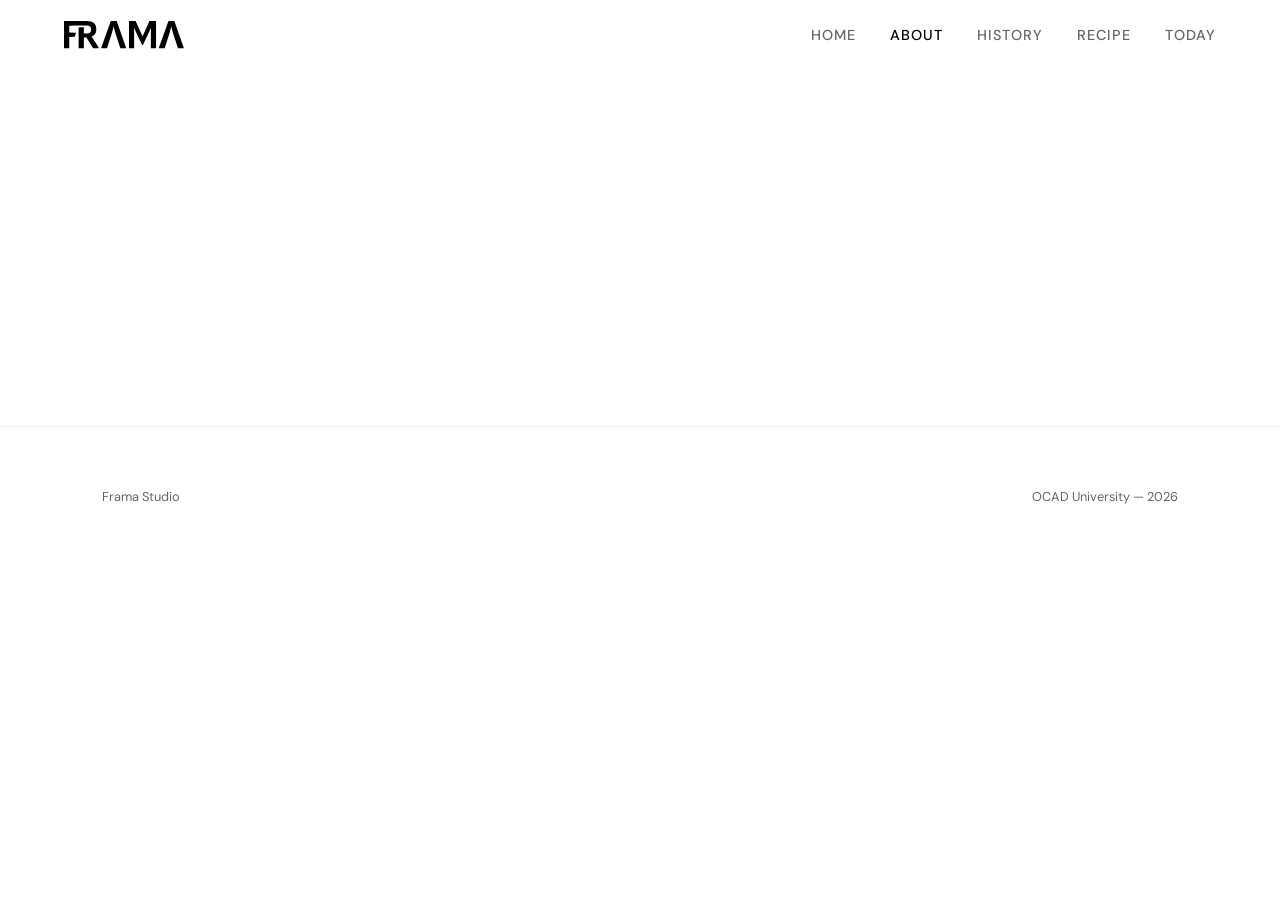
==== about.html @ 12260527 "Rename About.html to about.html" ====
<!DOCTYPE html>
<html lang="en">
<head>
    <meta charset="UTF-8">
    <meta name="viewport" content="width=device-width, initial-scale=1.0">
    <title>Frama Studio — What is Branding?</title>
    <link rel="stylesheet" href="style.css">
    <link href="https://fonts.googleapis.com/css2?family=DM+Sans:wght@400;500;700&family=Playfair+Display:wght@700;900&display=swap" rel="stylesheet">
</head>
<body>

    <header class="site-header">
        <a href="index.html" class="logo">
            <svg xmlns="http://www.w3.org/2000/svg" viewBox="131 770 1800 450">
                <g>
                    <path fill="#000" d="M429.07,852.6h39.75c48.39,0,69.71,17.86,69.71,59.92,0,38.6-19.59,58.19-68.56,58.19h-40.9v-90.34c-26.29,1.22-52.61,1.63-78.93,1.72v311.57h78.93v-161.31h38.6l99.67,161.31h81.81l4.03-8.64-107.73-167.07c44.94-16.71,70.29-53.58,70.29-106.58,0-82.96-47.82-125.02-140.57-125.02H131v407.31h78.93v-169.38l83.07-1.62,18-63-101.07-1.05v-103.12c73.05-.96,146.1-1.92,219.15-2.88Z"/>
                    <path fill="#000" d="M947.84,1106.09l28.23,87.57h85.84l1.73-2.3-142.3-405h-88.72l-144.03,405,2.3,2.3h84.69c9.41-29.19,18.82-58.38,28.23-87.57,6.34-19.59,12.67-39.18,19.01-58.76,9.41-29.19,18.82-58.38,28.23-87.57,8.06-27.65,17.86-63.95,23.62-96.21h1.15c6.34,32.26,15.55,68.56,24.2,96.21l28.23,87.57"/>
                    <path fill="#000" d="M1105.68,1193.65v-407.31h99.67l103.12,228.14h1.15l103.12-228.14h99.09v407.31h-77.77v-180.32c0-40.33.58-82.96,1.73-123.86h-1.73c-14.4,32.26-29.38,64.52-44.36,96.79l-74.89,159.01h-12.67l-74.32-159.01c-14.98-32.26-29.96-64.52-44.36-96.79h-1.73c.58,40.9,1.15,83.53,1.15,123.86l.58,180.32h-77.78Z"/>
                    <path fill="#000" d="M1812.56,1106.09c9.63,29.12,19.03,58.31,28.23,87.57h85.84l1.73-2.3-142.3-405h-88.72l-144.03,405,2.3,2.3h84.69c9.41-29.19,18.82-58.38,28.23-87.57,6.34-19.59,12.67-39.18,19.01-58.76,9.41-29.19,18.82-58.38,28.23-87.57,8.07-27.65,17.86-63.95,23.62-96.21h1.15c6.34,32.26,15.55,68.56,24.2,96.21,9.19,29.26,18.6,58.45,28.23,87.57,7.21,21.8,11.08,33.03,19.59,58.76Z"/>
                </g>
            </svg>
        </a>
        <nav class="site-nav">
            <a href="index.html">Home</a>
            <a href="about.html" class="active">About</a>
            <a href="history.html">History</a>
            <a href="start.html">Recipe</a>
            <a href="branding.html">Today</a>
        </nav>
    </header>

    <main class="content-wrapper">
        <section class="section reveal">
            <div class="two-column-layout">
                <div class="col-left">
                    <span class="label">Foundation</span>
                    <h1>What is Branding?</h1>
                </div>
                <div class="col-right">
                    <h3>Purpose</h3>
                    <p>Brief definition of the core reason why brands exist beyond products.</p>
                    
                    <br><br>
                    
                    <h3>The Pillars</h3>
                    <p>Overview of the fundamental elements that sustain a strong brand identity system.</p>
                </div>
            </div>
        </section>
    </main>

    <footer class="site-footer">
        <div class="footer-inner">
            <span class="brand">Frama Studio</span>
            <span class="note">OCAD University — 2026</span>
        </div>
    </footer>

    <script src="script.js"></script>
</body>
</html>
---- style.css ----
/* ============================================================
   FAMRA STUDIO — Core Style System
   ============================================================ */

:root {
  --black: #000000;
  --white: #ffffff;
  --gray-light: #f5f5f5;
  --font-main: 'DM Sans', sans-serif;
  --font-display: 'Playfair Display', serif;
  --ease: cubic-bezier(0.23, 1, 0.32, 1);
}

* {
  margin: 0;
  padding: 0;
  box-sizing: border-box;
}

body {
  font-family: var(--font-main);
  background-color: var(--white);
  color: var(--black);
  line-height: 1.6;
  overflow-x: hidden;
}

/* --- GLOBAL COMPONENT: Header & Navigation --- */
.site-header {
  position: fixed;
  top: 0;
  width: 100%;
  display: flex;
  justify-content: space-between;
  align-items: center;
  padding: 20px 5%;
  background: rgba(255, 255, 255, 0.95);
  backdrop-filter: blur(10px);
  z-index: 1000;
}

/* FAMRA Studio SVG Control */
.logo svg {
  height: 30px; 
  width: auto;
  display: block;
}

.site-nav a {
  text-decoration: none;
  color: var(--black);
  margin-left: 30px;
  font-size: 0.9rem;
  font-weight: 500;
  text-transform: uppercase;
  letter-spacing: 1px;
  opacity: 0.6;
  transition: opacity 0.3s var(--ease);
}

.site-nav a.active { opacity: 1; }

/* --- COMPONENT: Hero Section --- */
.hero {
  position: relative;
  height: 90vh;
  display: flex;
  align-items: center;
  padding: 0 8%;
  background: var(--black);
  overflow: hidden;
}

/* Hero Visual Background */
.hero-bg {
  position: absolute;
  inset: 0;
  background-image: url('https://images.unsplash.com/photo-1497366216548-37526070297c?auto=format&fit=crop&q=80&w=2000'); 
  background-size: cover;
  background-position: center;
  opacity: 0.4;
  z-index: 1;
  filter: grayscale(100%);
}

.hero-content {
  position: relative;
  z-index: 2;
  max-width: 1000px;
  color: var(--white);
}

/* Typography Hierarchy: Hero */
.hero-content h1 {
  font-family: var(--font-display);
  font-size: clamp(3rem, 8vw, 5.5rem); 
  line-height: 1.05;
  margin: 20px 0;
  font-weight: 900;
}

/* --- COMPONENT: Content Teaser (Grid) --- */
.section {
  padding: 100px 8%;
  background: var(--white);
}

.grid-teasers {
  display: grid;
  grid-template-columns: repeat(auto-fit, minmax(300px, 1fr));
  gap: 40px;
}

.teaser {
  text-decoration: none;
  color: var(--black);
  padding: 40px;
  border: 1px solid #eee;
  transition: all 0.4s var(--ease);
  display: flex;
  flex-direction: column;
}

.teaser:hover {
  background: var(--black);
  color: var(--white);
}

/* --- ANIMATION SYSTEM: Scroll Reveal --- */
.reveal {
  opacity: 0;
  transform: translateY(30px);
  transition: all 0.8s var(--ease);
}

.reveal.visible {
  opacity: 1;
  transform: translateY(0);
}

/* --- GLOBAL COMPONENT: Footer --- */
.site-footer {
  padding: 60px 8%;
  border-top: 1px solid #eee;
  font-size: 0.8rem;
}

.footer-inner {
  display: flex;
  justify-content: space-between;
  opacity: 0.6;
}
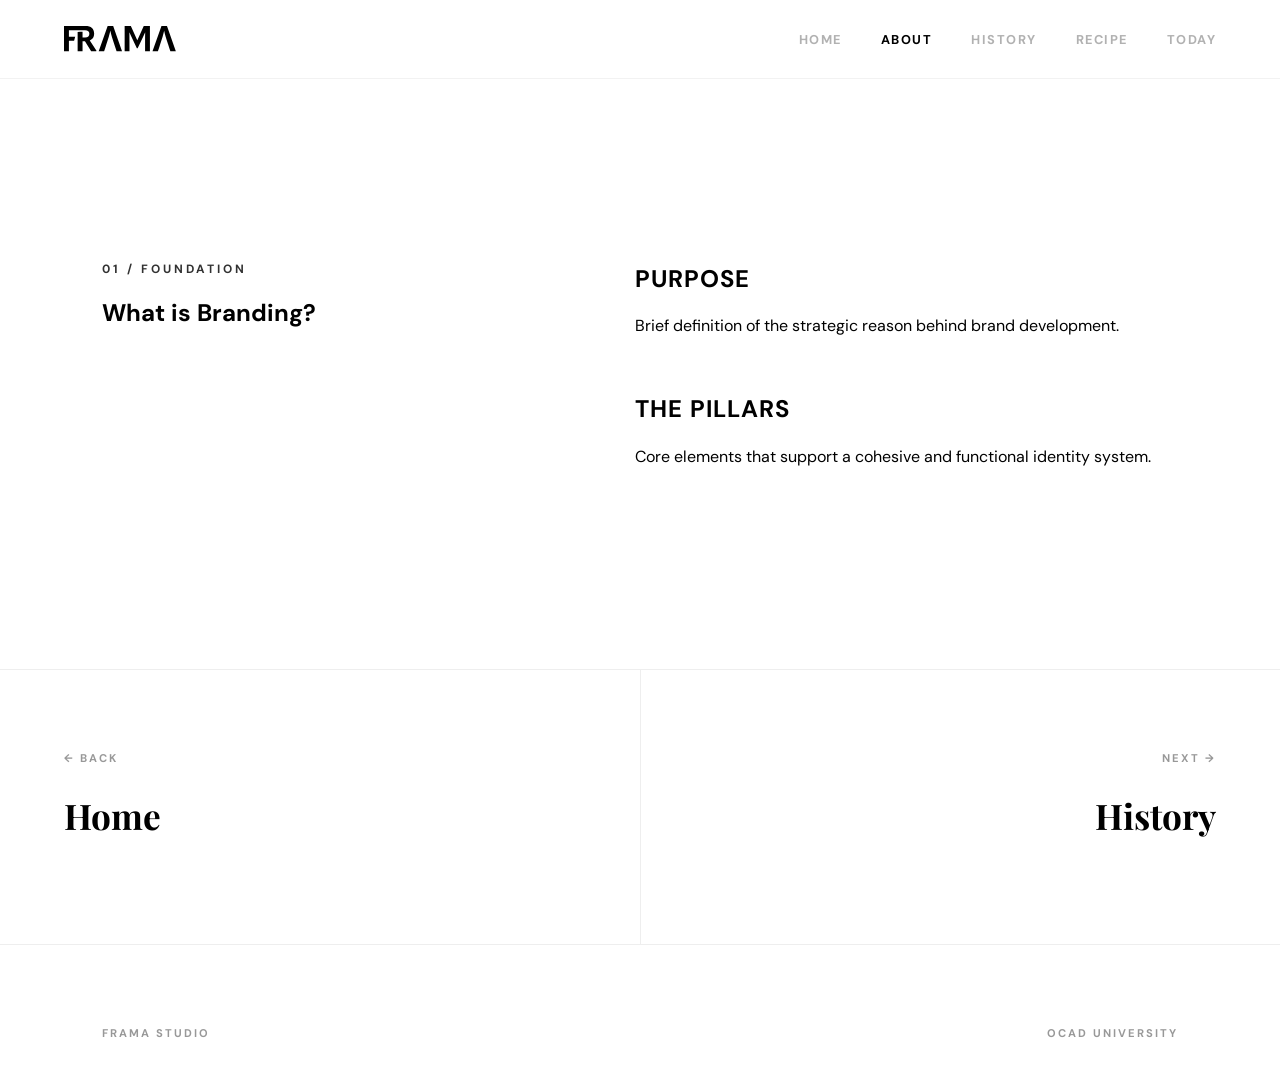
==== commit ccc375d2: "Fix case sensitivity for GitHub Pages" ====
--- a/about.html
+++ b/about.html
@@ -3,7 +3,7 @@
 <head>
     <meta charset="UTF-8">
     <meta name="viewport" content="width=device-width, initial-scale=1.0">
-    <title>Frama Studio — What is Branding?</title>
+    <title>Frama Studio — Foundation</title>
     <link rel="stylesheet" href="style.css">
     <link href="https://fonts.googleapis.com/css2?family=DM+Sans:wght@400;500;700&family=Playfair+Display:wght@700;900&display=swap" rel="stylesheet">
 </head>
@@ -24,8 +24,8 @@
             <a href="index.html">Home</a>
             <a href="about.html" class="active">About</a>
             <a href="history.html">History</a>
-            <a href="start.html">Recipe</a>
-            <a href="branding.html">Today</a>
+            <a href="recipe.html">Recipe</a>
+            <a href="today.html">Today</a>
         </nav>
     </header>
 
@@ -33,29 +33,38 @@
         <section class="section reveal">
             <div class="two-column-layout">
                 <div class="col-left">
-                    <span class="label">Foundation</span>
+                    <span class="label">01 / Foundation</span>
                     <h1>What is Branding?</h1>
                 </div>
                 <div class="col-right">
                     <h3>Purpose</h3>
-                    <p>Brief definition of the core reason why brands exist beyond products.</p>
-                    
+                    <p>Brief definition of the strategic reason behind brand development.</p>
                     <br><br>
-                    
                     <h3>The Pillars</h3>
-                    <p>Overview of the fundamental elements that sustain a strong brand identity system.</p>
+                    <p>Core elements that support a cohesive and functional identity system.</p>
                 </div>
             </div>
+        </section>
+
+        <section class="next-navigation reveal">
+            <a href="index.html" class="teaser next-box">
+                <span class="num">← Back</span>
+                <h3>Home</h3>
+            </a>
+            <a href="history.html" class="teaser next-box right">
+                <span class="num">Next →</span>
+                <h3>History</h3>
+            </a>
         </section>
     </main>
 
     <footer class="site-footer">
         <div class="footer-inner">
-            <span class="brand">Frama Studio</span>
-            <span class="note">OCAD University — 2026</span>
+            <span>Frama Studio</span>
+            <span>OCAD University</span>
         </div>
     </footer>
 
     <script src="script.js"></script>
 </body>
-</html>
+</html>
--- a/style.css
+++ b/style.css
@@ -1,16 +1,17 @@
 /* ============================================================
-   FAMRA STUDIO — Core Style System
+   FAMRA STUDIO — Master Style 
    ============================================================ */
 
 :root {
   --black: #000000;
   --white: #ffffff;
-  --gray-light: #f5f5f5;
+  --gray-border: #eeeeee;
   --font-main: 'DM Sans', sans-serif;
   --font-display: 'Playfair Display', serif;
   --ease: cubic-bezier(0.23, 1, 0.32, 1);
 }
 
+/* --- RESET & BASE --- */
 * {
   margin: 0;
   padding: 0;
@@ -25,7 +26,7 @@
   overflow-x: hidden;
 }
 
-/* --- GLOBAL COMPONENT: Header & Navigation --- */
+/* --- GLOBAL COMPONENT: Header --- */
 .site-header {
   position: fixed;
   top: 0;
@@ -33,15 +34,15 @@
   display: flex;
   justify-content: space-between;
   align-items: center;
-  padding: 20px 5%;
-  background: rgba(255, 255, 255, 0.95);
-  backdrop-filter: blur(10px);
+  padding: 25px 5%;
+  background: rgba(255, 255, 255, 0.9);
+  backdrop-filter: blur(15px);
   z-index: 1000;
-}
-
-/* FAMRA Studio SVG Control */
+  border-bottom: 1px solid rgba(0,0,0,0.05);
+}
+
 .logo svg {
-  height: 30px; 
+  height: 28px;
   width: auto;
   display: block;
 }
@@ -49,16 +50,29 @@
 .site-nav a {
   text-decoration: none;
   color: var(--black);
-  margin-left: 30px;
-  font-size: 0.9rem;
-  font-weight: 500;
-  text-transform: uppercase;
-  letter-spacing: 1px;
-  opacity: 0.6;
-  transition: opacity 0.3s var(--ease);
-}
-
-.site-nav a.active { opacity: 1; }
+  margin-left: 35px;
+  font-size: 0.8rem;
+  font-weight: 700;
+  text-transform: uppercase;
+  letter-spacing: 1.5px;
+  opacity: 0.3;
+  transition: opacity 0.4s var(--ease);
+}
+
+.site-nav a:hover, 
+.site-nav a.active { 
+  opacity: 1; 
+}
+
+/* --- LAYOUT: Spacing System --- */
+.content-wrapper {
+  padding-top: 160px; /* Ajuste para evitar que el texto se monte en el header */
+  min-height: 85vh;
+}
+
+.section {
+  padding: 100px 8%;
+}
 
 /* --- COMPONENT: Hero Section --- */
 .hero {
@@ -71,66 +85,130 @@
   overflow: hidden;
 }
 
-/* Hero Visual Background */
 .hero-bg {
   position: absolute;
   inset: 0;
-  background-image: url('https://images.unsplash.com/photo-1497366216548-37526070297c?auto=format&fit=crop&q=80&w=2000'); 
+  background-image: url('https://images.unsplash.com/photo-1497366216548-37526070297c?auto=format&fit=crop&q=80&w=2000');
   background-size: cover;
   background-position: center;
-  opacity: 0.4;
-  z-index: 1;
+  opacity: 0.35;
   filter: grayscale(100%);
 }
 
 .hero-content {
   position: relative;
   z-index: 2;
+  color: var(--white);
   max-width: 1000px;
-  color: var(--white);
-}
-
-/* Typography Hierarchy: Hero */
+}
+
 .hero-content h1 {
   font-family: var(--font-display);
-  font-size: clamp(3rem, 8vw, 5.5rem); 
-  line-height: 1.05;
+  font-size: clamp(3.5rem, 9vw, 6rem);
+  line-height: 1;
+  font-weight: 900;
   margin: 20px 0;
-  font-weight: 900;
-}
-
-/* --- COMPONENT: Content Teaser (Grid) --- */
-.section {
-  padding: 100px 8%;
-  background: var(--white);
-}
-
+}
+
+.label {
+  display: block;
+  font-size: 0.75rem;
+  font-weight: 700;
+  text-transform: uppercase;
+  letter-spacing: 3px;
+  margin-bottom: 15px;
+  opacity: 0.8;
+}
+
+/* --- COMPONENT: Interactive Boxes (Teasers & Nav) --- */
 .grid-teasers {
   display: grid;
-  grid-template-columns: repeat(auto-fit, minmax(300px, 1fr));
+  grid-template-columns: repeat(auto-fit, minmax(350px, 1fr));
   gap: 40px;
 }
 
 .teaser {
   text-decoration: none;
   color: var(--black);
-  padding: 40px;
-  border: 1px solid #eee;
-  transition: all 0.4s var(--ease);
+  padding: 60px 50px;
+  border: 1px solid var(--gray-border);
   display: flex;
   flex-direction: column;
-}
-
+  transition: all 0.6s var(--ease);
+}
+
+/* Efecto Frama: Negro al tocar */
 .teaser:hover {
   background: var(--black);
   color: var(--white);
+  border-color: var(--black);
+  transform: translateY(-8px);
+}
+
+.teaser h3 {
+  font-family: var(--font-display);
+  font-size: 2.2rem;
+  margin: 20px 0;
+}
+
+.num {
+  font-size: 0.7rem;
+  font-weight: 700;
+  letter-spacing: 2px;
+  text-transform: uppercase;
+  opacity: 0.4;
+}
+
+/* --- COMPONENT: Internal Page Navigation (Split System) --- */
+.next-navigation {
+  display: grid;
+  grid-template-columns: 1fr 1fr;
+  margin-top: 100px;
+  border-top: 1px solid var(--gray-border);
+}
+
+.next-box {
+  padding: 80px 10%;
+  border: none;
+}
+
+.next-box.right {
+  text-align: right;
+  border-left: 1px solid var(--gray-border);
+}
+
+/* --- TYPOGRAPHY: Content Pages --- */
+.two-column-layout {
+  display: grid;
+  grid-template-columns: 1fr 1.2fr;
+  gap: 80px;
+  align-items: start;
+}
+
+.col-right h3 {
+  font-size: 1.5rem;
+  text-transform: uppercase;
+  letter-spacing: 1px;
+  margin-bottom: 15px;
+}
+
+/* --- COMPONENT: Instructional Steps (Recipe) --- */
+.steps-container {
+  display: flex;
+  flex-direction: column;
+  gap: 50px;
+}
+
+.step-item {
+  padding-bottom: 40px;
+  border-bottom: 1px solid var(--gray-border);
 }
 
 /* --- ANIMATION SYSTEM: Scroll Reveal --- */
 .reveal {
   opacity: 0;
-  transform: translateY(30px);
-  transition: all 0.8s var(--ease);
+  transform: translateY(40px);
+  transition: all 1s var(--ease);
 }
 
 .reveal.visible {
@@ -140,13 +218,16 @@
 
 /* --- GLOBAL COMPONENT: Footer --- */
 .site-footer {
-  padding: 60px 8%;
-  border-top: 1px solid #eee;
-  font-size: 0.8rem;
+  padding: 80px 8% 40px;
+  border-top: 1px solid var(--gray-border);
 }
 
 .footer-inner {
   display: flex;
   justify-content: space-between;
-  opacity: 0.6;
+  font-size: 0.7rem;
+  font-weight: 700;
+  text-transform: uppercase;
+  letter-spacing: 2px;
+  opacity: 0.4;
 }
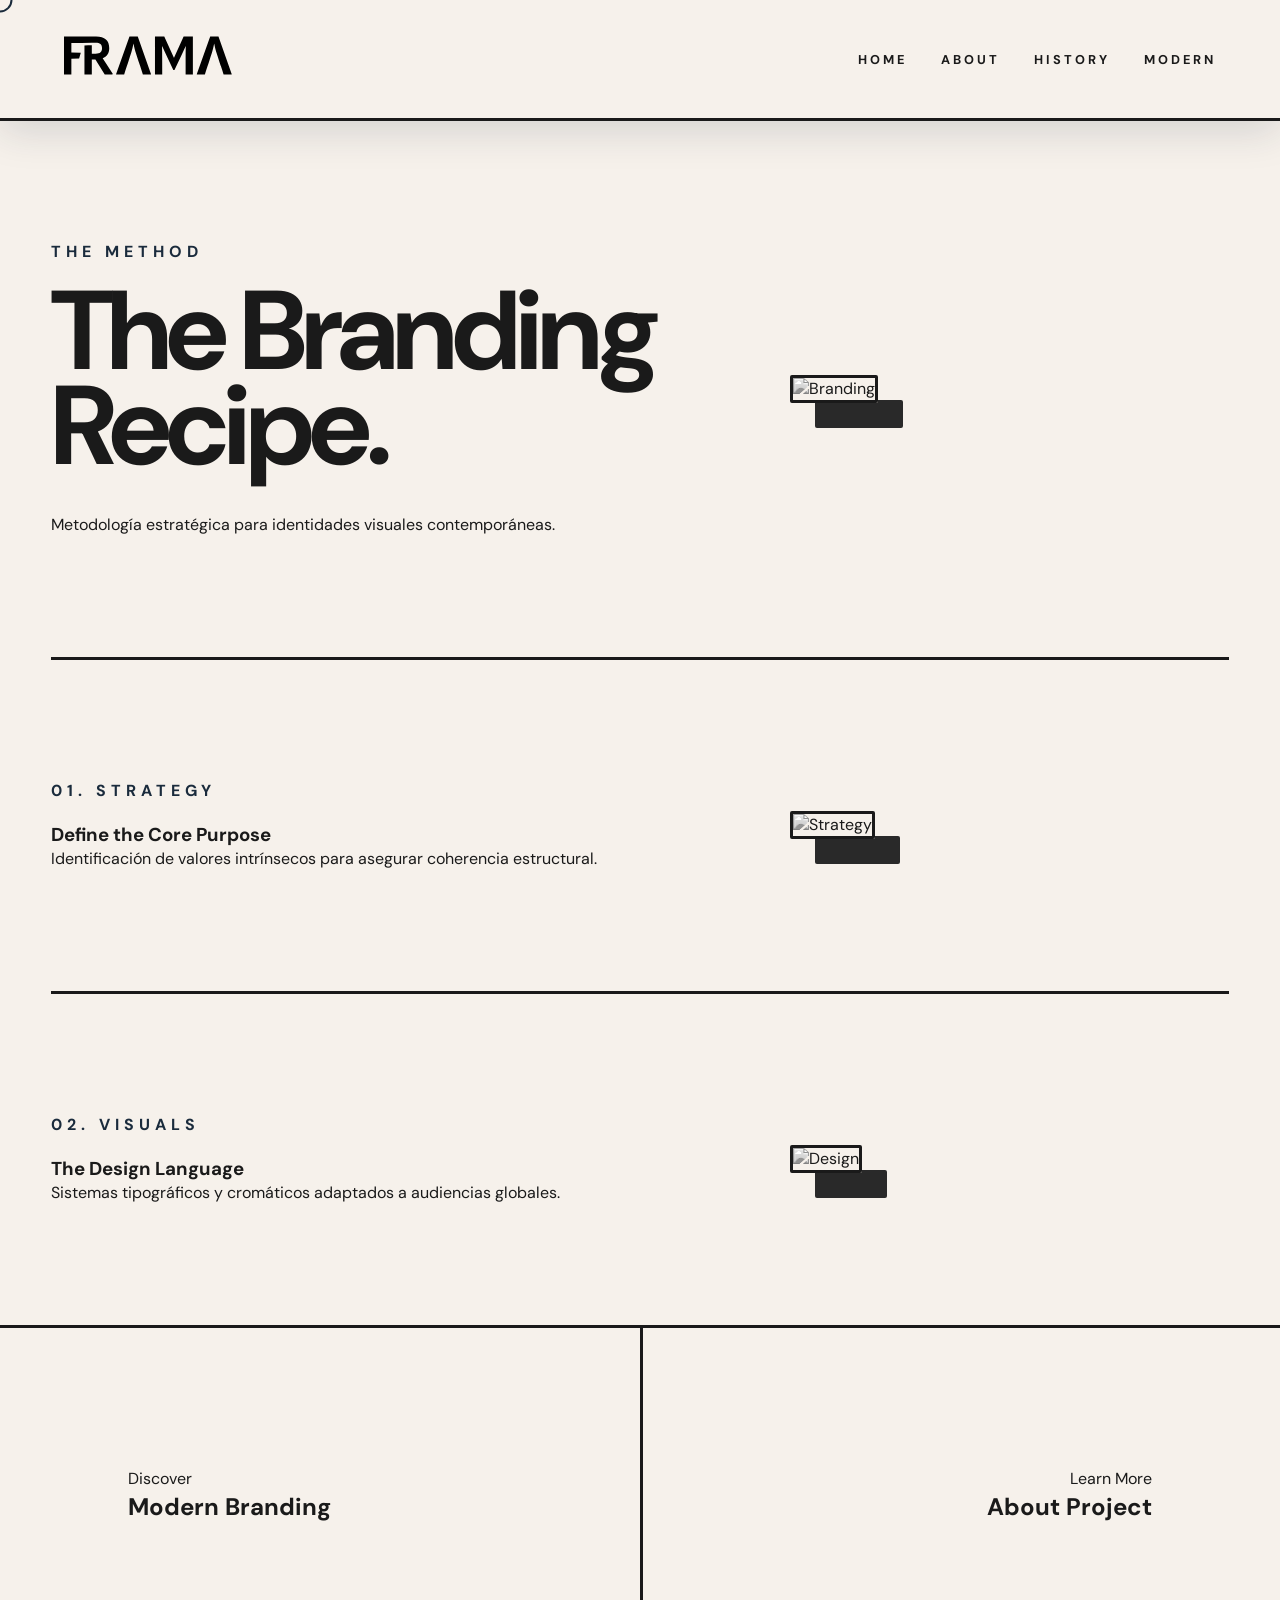
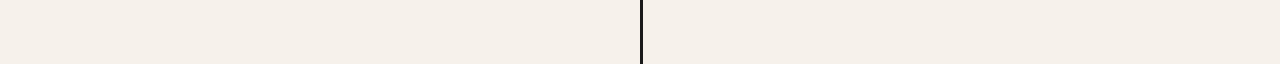
==== commit 6fcebb3b: "Update: Final MVP with Sand and Obsidian design" ====
--- a/about.html
+++ b/about.html
@@ -3,66 +3,81 @@
 <head>
     <meta charset="UTF-8">
     <meta name="viewport" content="width=device-width, initial-scale=1.0">
-    <title>Frama Studio — Foundation</title>
+    <title>FAMRA | Branding Resource</title>
+    <link href="https://fonts.googleapis.com/css2?family=DM+Sans:wght@400;500;700&display=swap" rel="stylesheet">
     <link rel="stylesheet" href="style.css">
-    <link href="https://fonts.googleapis.com/css2?family=DM+Sans:wght@400;500;700&family=Playfair+Display:wght@700;900&display=swap" rel="stylesheet">
 </head>
 <body>
 
+    <div id="custom-cursor"></div>
+
     <header class="site-header">
-        <a href="index.html" class="logo">
+        <a href="index.html" class="logo-link">
             <svg xmlns="http://www.w3.org/2000/svg" viewBox="131 770 1800 450">
                 <g>
-                    <path fill="#000" d="M429.07,852.6h39.75c48.39,0,69.71,17.86,69.71,59.92,0,38.6-19.59,58.19-68.56,58.19h-40.9v-90.34c-26.29,1.22-52.61,1.63-78.93,1.72v311.57h78.93v-161.31h38.6l99.67,161.31h81.81l4.03-8.64-107.73-167.07c44.94-16.71,70.29-53.58,70.29-106.58,0-82.96-47.82-125.02-140.57-125.02H131v407.31h78.93v-169.38l83.07-1.62,18-63-101.07-1.05v-103.12c73.05-.96,146.1-1.92,219.15-2.88Z"/>
-                    <path fill="#000" d="M947.84,1106.09l28.23,87.57h85.84l1.73-2.3-142.3-405h-88.72l-144.03,405,2.3,2.3h84.69c9.41-29.19,18.82-58.38,28.23-87.57,6.34-19.59,12.67-39.18,19.01-58.76,9.41-29.19,18.82-58.38,28.23-87.57,8.06-27.65,17.86-63.95,23.62-96.21h1.15c6.34,32.26,15.55,68.56,24.2,96.21l28.23,87.57"/>
-                    <path fill="#000" d="M1105.68,1193.65v-407.31h99.67l103.12,228.14h1.15l103.12-228.14h99.09v407.31h-77.77v-180.32c0-40.33.58-82.96,1.73-123.86h-1.73c-14.4,32.26-29.38,64.52-44.36,96.79l-74.89,159.01h-12.67l-74.32-159.01c-14.98-32.26-29.96-64.52-44.36-96.79h-1.73c.58,40.9,1.15,83.53,1.15,123.86l.58,180.32h-77.78Z"/>
-                    <path fill="#000" d="M1812.56,1106.09c9.63,29.12,19.03,58.31,28.23,87.57h85.84l1.73-2.3-142.3-405h-88.72l-144.03,405,2.3,2.3h84.69c9.41-29.19,18.82-58.38,28.23-87.57,6.34-19.59,12.67-39.18,19.01-58.76,9.41-29.19,18.82-58.38,28.23-87.57,8.07-27.65,17.86-63.95,23.62-96.21h1.15c6.34,32.26,15.55,68.56,24.2,96.21,9.19,29.26,18.6,58.45,28.23,87.57,7.21,21.8,11.08,33.03,19.59,58.76Z"/>
+                  <path fill="#000" d="M429.07,852.6h39.75c48.39,0,69.71,17.86,69.71,59.92,0,38.6-19.59,58.19-68.56,58.19h-40.9v-90.34c-26.29,1.22-52.61,1.63-78.93,1.72v311.57h78.93v-161.31h38.6l99.67,161.31h81.81l4.03-8.64-107.73-167.07c44.94-16.71,70.29-53.58,70.29-106.58,0-82.96-47.82-125.02-140.57-125.02H131v407.31h78.93v-169.38l83.07-1.62,18-63-101.07-1.05v-103.12c73.05-.96,146.1-1.92,219.15-2.88Z"/>
+                  <path fill="#000" d="M947.84,1106.09l28.23,87.57h85.84l1.73-2.3-142.3-405h-88.72l-144.03,405,2.3,2.3h84.69c9.41-29.19,18.82-58.38,28.23-87.57,6.34-19.59,12.67-39.18,19.01-58.76,9.41-29.19,18.82-58.38,28.23-87.57,8.06-27.65,17.86-63.95,23.62-96.21h1.15c6.34,32.26,15.55,68.56,24.2,96.21l28.23,87.57"/>
+                  <path fill="#000" d="M1105.68,1193.65v-407.31h99.67l103.12,228.14h1.15l103.12-228.14h99.09v407.31h-77.77v-180.32c0-40.33.58-82.96,1.73-123.86h-1.73c-14.4,32.26-29.38,64.52-44.36,96.79l-74.89,159.01h-12.67l-74.32-159.01c-14.98-32.26-29.96-64.52-44.36-96.79h-1.73c.58,40.9,1.15,83.53,1.15,123.86l.58,180.32h-77.78Z"/>
+                  <path fill="#000" d="M1812.56,1106.09c9.63,29.12,19.03,58.31,28.23,87.57h85.84l1.73-2.3-142.3-405h-88.72l-144.03,405,2.3,2.3h84.69c9.41-29.19,18.82-58.38,28.23-87.57,6.34-19.59,12.67-39.18,19.01-58.76,9.41-29.19,18.82-58.38,28.23-87.57,8.07-27.65,17.86-63.95,23.62-96.21h1.15c6.34,32.26,15.55,68.56,24.2,96.21,9.19,29.26,18.6,58.45,28.23,87.57,7.21,21.8,11.08,33.03,19.59,58.76Z"/>
                 </g>
             </svg>
         </a>
         <nav class="site-nav">
             <a href="index.html">Home</a>
-            <a href="about.html" class="active">About</a>
+            <a href="about.html">About</a>
             <a href="history.html">History</a>
-            <a href="recipe.html">Recipe</a>
-            <a href="today.html">Today</a>
+            <a href="today.html">Modern</a>
         </nav>
     </header>
 
-    <main class="content-wrapper">
-        <section class="section reveal">
-            <div class="two-column-layout">
-                <div class="col-left">
-                    <span class="label">01 / Foundation</span>
-                    <h1>What is Branding?</h1>
-                </div>
-                <div class="col-right">
-                    <h3>Purpose</h3>
-                    <p>Brief definition of the strategic reason behind brand development.</p>
-                    <br><br>
-                    <h3>The Pillars</h3>
-                    <p>Core elements that support a cohesive and functional identity system.</p>
-                </div>
+    <main class="container">
+        <section class="two-column-layout">
+            <div class="step-info">
+                <span class="step-number">The Method</span>
+                <h1 class="hero-title">The Branding Recipe.</h1>
+                <p>Metodología estratégica para identidades visuales contemporáneas.</p>
+            </div>
+            <div class="step-visual">
+                <img src="https://images.unsplash.com/photo-1558655146-d09347e92766?q=80&w=1000&auto=format&fit=crop" class="styled-img" alt="Branding">
             </div>
         </section>
 
-        <section class="next-navigation reveal">
-            <a href="index.html" class="teaser next-box">
-                <span class="num">← Back</span>
-                <h3>Home</h3>
-            </a>
-            <a href="history.html" class="teaser next-box right">
-                <span class="num">Next →</span>
-                <h3>History</h3>
-            </a>
+        <div class="divider"></div>
+
+        <section class="two-column-layout">
+            <div class="step-info">
+                <span class="step-number">01. Strategy</span>
+                <h3>Define the Core Purpose</h3>
+                <p>Identificación de valores intrínsecos para asegurar coherencia estructural.</p>
+            </div>
+            <div class="step-visual">
+                <img src="https://images.unsplash.com/photo-1494438639946-1ebd1d20bf85?q=80&w=800&auto=format&fit=crop" class="styled-img" alt="Strategy">
+            </div>
+        </section>
+
+        <div class="divider"></div>
+
+        <section class="two-column-layout">
+            <div class="step-info">
+                <span class="step-number">02. Visuals</span>
+                <h3>The Design Language</h3>
+                <p>Sistemas tipográficos y cromáticos adaptados a audiencias globales.</p>
+            </div>
+            <div class="step-visual">
+                <img src="https://images.unsplash.com/photo-1586717791821-3f44a563dc4c?q=80&w=800&auto=format&fit=crop" class="styled-img" alt="Design">
+            </div>
         </section>
     </main>
 
-    <footer class="site-footer">
-        <div class="footer-inner">
-            <span>Frama Studio</span>
-            <span>OCAD University</span>
-        </div>
+    <footer class="next-navigation">
+        <a href="today.html" class="next-box">
+            <span class="nav-label">Discover</span>
+            <h2>Modern Branding</h2>
+        </a>
+        <a href="about.html" class="next-box right">
+            <span class="nav-label">Learn More</span>
+            <h2>About Project</h2>
+        </a>
     </footer>
 
     <script src="script.js"></script>
--- a/style.css
+++ b/style.css
@@ -1,233 +1,144 @@
-/* ============================================================
-   FAMRA STUDIO — Master Style 
-   ============================================================ */
-
+/* --- CORE TOKENS --- */
 :root {
-  --black: #000000;
-  --white: #ffffff;
-  --gray-border: #eeeeee;
-  --font-main: 'DM Sans', sans-serif;
-  --font-display: 'Playfair Display', serif;
-  --ease: cubic-bezier(0.23, 1, 0.32, 1);
+    --black: #1a1a1a;
+    --white: #f6f1eb;
+    --accent: #1a2b3c;
+    --shadow-color: rgba(26, 43, 60, 0.15);
+    --font-main: 'DM Sans', sans-serif;
+    --transition: all 0.5s cubic-bezier(0.16, 1, 0.3, 1);
 }
 
-/* --- RESET & BASE --- */
-* {
-  margin: 0;
-  padding: 0;
-  box-sizing: border-box;
+* { box-sizing: border-box; margin: 0; padding: 0; }
+
+/* --- CURSOR OVERRIDE --- */
+@media (min-width: 900px) {
+    body, a, button { cursor: none !important; }
 }
 
 body {
-  font-family: var(--font-main);
-  background-color: var(--white);
-  color: var(--black);
-  line-height: 1.6;
-  overflow-x: hidden;
+    font-family: var(--font-main);
+    background-color: var(--white);
+    color: var(--black);
+    line-height: 1.4;
+    overflow-x: hidden;
+    background-image: url("https://www.transparenttextures.com/patterns/p6-dark.png");
 }
 
-/* --- GLOBAL COMPONENT: Header --- */
+.container { width: 92%; max-width: 1400px; margin: 0 auto; }
+
+/* --- NAVIGATION --- */
 .site-header {
-  position: fixed;
-  top: 0;
-  width: 100%;
-  display: flex;
-  justify-content: space-between;
-  align-items: center;
-  padding: 25px 5%;
-  background: rgba(255, 255, 255, 0.9);
-  backdrop-filter: blur(15px);
-  z-index: 1000;
-  border-bottom: 1px solid rgba(0,0,0,0.05);
+    padding: 35px 5%;
+    display: flex;
+    justify-content: space-between;
+    align-items: center;
+    border-bottom: 3px solid var(--black);
+    position: sticky;
+    top: 0;
+    background: var(--white);
+    z-index: 1000;
+    box-shadow: 0 10px 40px var(--shadow-color);
 }
 
-.logo svg {
-  height: 28px;
-  width: auto;
-  display: block;
+.logo-link svg { height: 42px; width: auto; }
+
+.site-nav a {
+    text-decoration: none;
+    color: var(--black);
+    margin-left: 30px;
+    font-size: 0.8rem;
+    text-transform: uppercase;
+    letter-spacing: 3px;
+    font-weight: 700;
 }
 
-.site-nav a {
-  text-decoration: none;
-  color: var(--black);
-  margin-left: 35px;
-  font-size: 0.8rem;
-  font-weight: 700;
-  text-transform: uppercase;
-  letter-spacing: 1.5px;
-  opacity: 0.3;
-  transition: opacity 0.4s var(--ease);
+/* --- TYPOGRAPHY --- */
+.hero-title {
+    font-size: clamp(3.5rem, 12vw, 7rem);
+    line-height: 0.85;
+    letter-spacing: -5px;
+    font-weight: 700;
+    margin-bottom: 40px;
 }
 
-.site-nav a:hover, 
-.site-nav a.active { 
-  opacity: 1; 
+.step-number {
+    color: var(--accent);
+    font-weight: 700;
+    letter-spacing: 5px;
+    display: block;
+    margin-bottom: 20px;
+    text-transform: uppercase;
 }
 
-/* --- LAYOUT: Spacing System --- */
-.content-wrapper {
-  padding-top: 160px; /* Ajuste para evitar que el texto se monte en el header */
-  min-height: 85vh;
+/* --- VISUAL COMPONENTS --- */
+.styled-img {
+    width: 100%;
+    height: auto;
+    border-radius: 2px;
+    box-shadow: 25px 25px 0px var(--accent);
+    transition: var(--transition);
+    filter: grayscale(100%);
+    border: 3px solid var(--black);
 }
 
-.section {
-  padding: 100px 8%;
+.styled-img:hover {
+    filter: grayscale(0%);
+    transform: translate(-10px, -10px);
+    box-shadow: 40px 40px 0px var(--black);
 }
 
-/* --- COMPONENT: Hero Section --- */
-.hero {
-  position: relative;
-  height: 90vh;
-  display: flex;
-  align-items: center;
-  padding: 0 8%;
-  background: var(--black);
-  overflow: hidden;
+.two-column-layout {
+    display: grid;
+    grid-template-columns: 1fr;
+    gap: 80px;
+    padding: 120px 0;
+    align-items: center;
 }
 
-.hero-bg {
-  position: absolute;
-  inset: 0;
-  background-image: url('https://images.unsplash.com/photo-1497366216548-37526070297c?auto=format&fit=crop&q=80&w=2000');
-  background-size: cover;
-  background-position: center;
-  opacity: 0.35;
-  filter: grayscale(100%);
+@media (min-width: 900px) {
+    .two-column-layout { grid-template-columns: 1.2fr 0.8fr; }
 }
 
-.hero-content {
-  position: relative;
-  z-index: 2;
-  color: var(--white);
-  max-width: 1000px;
+.divider { border-top: 3px solid var(--black); width: 100%; }
+
+/* --- INTERACTIVE CURSOR --- */
+#custom-cursor {
+    width: 25px;
+    height: 25px;
+    border: 2px solid var(--accent);
+    border-radius: 50%;
+    position: fixed;
+    pointer-events: none;
+    z-index: 9999;
+    transition: transform 0.1s ease-out;
+    transform: translate(-50%, -50%);
+    display: none;
 }
 
-.hero-content h1 {
-  font-family: var(--font-display);
-  font-size: clamp(3.5rem, 9vw, 6rem);
-  line-height: 1;
-  font-weight: 900;
-  margin: 20px 0;
+@media (min-width: 900px) {
+    #custom-cursor { display: block; }
 }
 
-.label {
-  display: block;
-  font-size: 0.75rem;
-  font-weight: 700;
-  text-transform: uppercase;
-  letter-spacing: 3px;
-  margin-bottom: 15px;
-  opacity: 0.8;
+#custom-cursor.expand {
+    transform: translate(-50%, -50%) scale(3);
+    background-color: rgba(26, 43, 60, 0.1);
+    border-color: var(--black);
 }
 
-/* --- COMPONENT: Interactive Boxes (Teasers & Nav) --- */
-.grid-teasers {
-  display: grid;
-  grid-template-columns: repeat(auto-fit, minmax(350px, 1fr));
-  gap: 40px;
+/* --- FOOTER --- */
+.next-navigation { display: flex; flex-direction: column; border-top: 3px solid var(--black); }
+.next-box { 
+    width: 100%; 
+    padding: 140px 10%; 
+    text-decoration: none; 
+    color: var(--black); 
+    transition: var(--transition);
+    border-bottom: 3px solid var(--black);
 }
+.next-box:hover { background: var(--accent); color: var(--white); }
 
-.teaser {
-  text-decoration: none;
-  color: var(--black);
-  padding: 60px 50px;
-  border: 1px solid var(--gray-border);
-  display: flex;
-  flex-direction: column;
-  transition: all 0.6s var(--ease);
-}
-
-/* Efecto Frama: Negro al tocar */
-.teaser:hover {
-  background: var(--black);
-  color: var(--white);
-  border-color: var(--black);
-  transform: translateY(-8px);
-}
-
-.teaser h3 {
-  font-family: var(--font-display);
-  font-size: 2.2rem;
-  margin: 20px 0;
-}
-
-.num {
-  font-size: 0.7rem;
-  font-weight: 700;
-  letter-spacing: 2px;
-  text-transform: uppercase;
-  opacity: 0.4;
-}
-
-/* --- COMPONENT: Internal Page Navigation (Split System) --- */
-.next-navigation {
-  display: grid;
-  grid-template-columns: 1fr 1fr;
-  margin-top: 100px;
-  border-top: 1px solid var(--gray-border);
-}
-
-.next-box {
-  padding: 80px 10%;
-  border: none;
-}
-
-.next-box.right {
-  text-align: right;
-  border-left: 1px solid var(--gray-border);
-}
-
-/* --- TYPOGRAPHY: Content Pages --- */
-.two-column-layout {
-  display: grid;
-  grid-template-columns: 1fr 1.2fr;
-  gap: 80px;
-  align-items: start;
-}
-
-.col-right h3 {
-  font-size: 1.5rem;
-  text-transform: uppercase;
-  letter-spacing: 1px;
-  margin-bottom: 15px;
-}
-
-/* --- COMPONENT: Instructional Steps (Recipe) --- */
-.steps-container {
-  display: flex;
-  flex-direction: column;
-  gap: 50px;
-}
-
-.step-item {
-  padding-bottom: 40px;
-  border-bottom: 1px solid var(--gray-border);
-}
-
-/* --- ANIMATION SYSTEM: Scroll Reveal --- */
-.reveal {
-  opacity: 0;
-  transform: translateY(40px);
-  transition: all 1s var(--ease);
-}
-
-.reveal.visible {
-  opacity: 1;
-  transform: translateY(0);
-}
-
-/* --- GLOBAL COMPONENT: Footer --- */
-.site-footer {
-  padding: 80px 8% 40px;
-  border-top: 1px solid var(--gray-border);
-}
-
-.footer-inner {
-  display: flex;
-  justify-content: space-between;
-  font-size: 0.7rem;
-  font-weight: 700;
-  text-transform: uppercase;
-  letter-spacing: 2px;
-  opacity: 0.4;
+@media (min-width: 768px) {
+    .next-navigation { flex-direction: row; }
+    .next-box { width: 50%; border-bottom: none; }
+    .next-box.right { border-left: 3px solid var(--black); text-align: right; }
 }
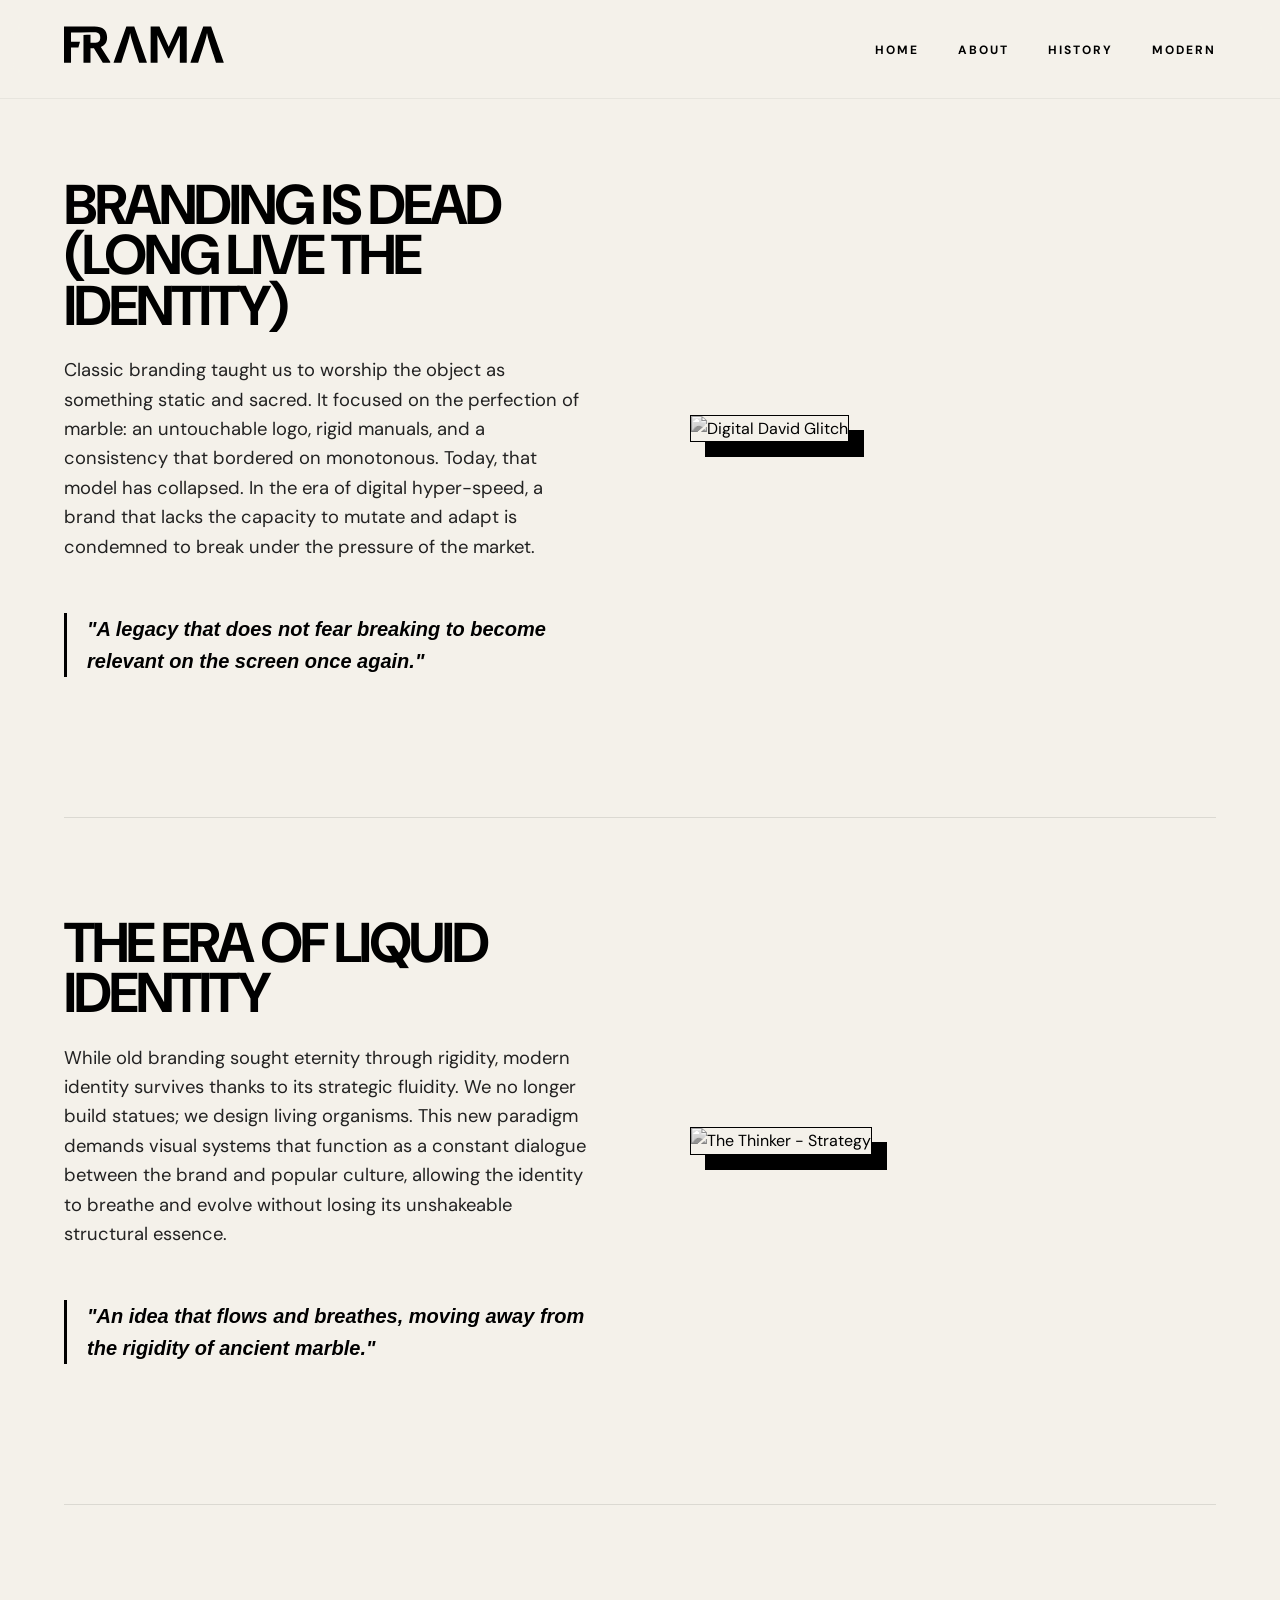
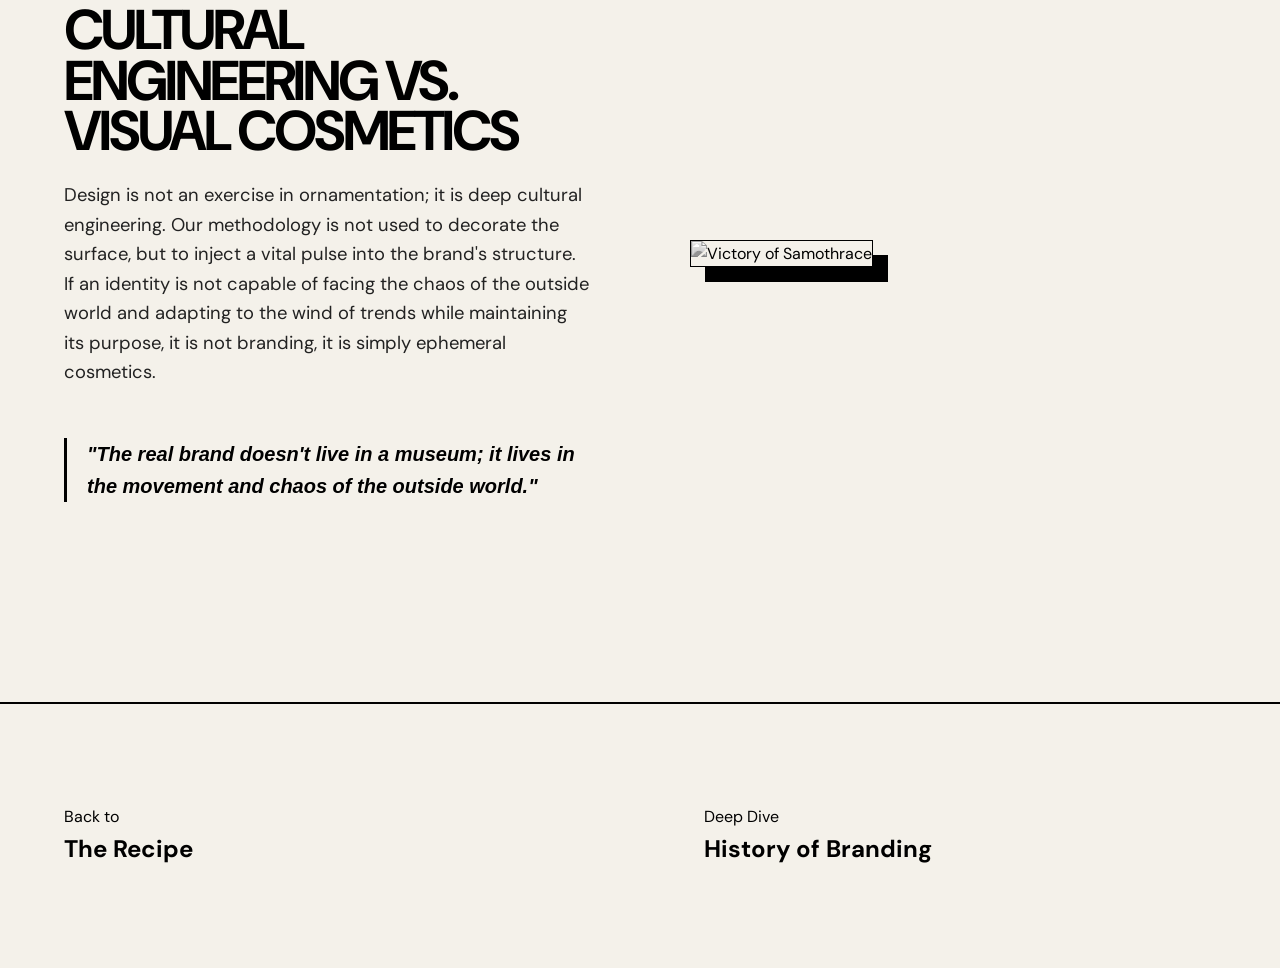
==== commit fcf6fe99: "Final Polish: Fix navigation, cursor and translations" ====
--- a/about.html
+++ b/about.html
@@ -3,7 +3,7 @@
 <head>
     <meta charset="UTF-8">
     <meta name="viewport" content="width=device-width, initial-scale=1.0">
-    <title>FAMRA | Branding Resource</title>
+    <title>FRAMA | About the Manifesto</title>
     <link href="https://fonts.googleapis.com/css2?family=DM+Sans:wght@400;500;700&display=swap" rel="stylesheet">
     <link rel="stylesheet" href="style.css">
 </head>
@@ -14,12 +14,10 @@
     <header class="site-header">
         <a href="index.html" class="logo-link">
             <svg xmlns="http://www.w3.org/2000/svg" viewBox="131 770 1800 450">
-                <g>
-                  <path fill="#000" d="M429.07,852.6h39.75c48.39,0,69.71,17.86,69.71,59.92,0,38.6-19.59,58.19-68.56,58.19h-40.9v-90.34c-26.29,1.22-52.61,1.63-78.93,1.72v311.57h78.93v-161.31h38.6l99.67,161.31h81.81l4.03-8.64-107.73-167.07c44.94-16.71,70.29-53.58,70.29-106.58,0-82.96-47.82-125.02-140.57-125.02H131v407.31h78.93v-169.38l83.07-1.62,18-63-101.07-1.05v-103.12c73.05-.96,146.1-1.92,219.15-2.88Z"/>
-                  <path fill="#000" d="M947.84,1106.09l28.23,87.57h85.84l1.73-2.3-142.3-405h-88.72l-144.03,405,2.3,2.3h84.69c9.41-29.19,18.82-58.38,28.23-87.57,6.34-19.59,12.67-39.18,19.01-58.76,9.41-29.19,18.82-58.38,28.23-87.57,8.06-27.65,17.86-63.95,23.62-96.21h1.15c6.34,32.26,15.55,68.56,24.2,96.21l28.23,87.57"/>
-                  <path fill="#000" d="M1105.68,1193.65v-407.31h99.67l103.12,228.14h1.15l103.12-228.14h99.09v407.31h-77.77v-180.32c0-40.33.58-82.96,1.73-123.86h-1.73c-14.4,32.26-29.38,64.52-44.36,96.79l-74.89,159.01h-12.67l-74.32-159.01c-14.98-32.26-29.96-64.52-44.36-96.79h-1.73c.58,40.9,1.15,83.53,1.15,123.86l.58,180.32h-77.78Z"/>
-                  <path fill="#000" d="M1812.56,1106.09c9.63,29.12,19.03,58.31,28.23,87.57h85.84l1.73-2.3-142.3-405h-88.72l-144.03,405,2.3,2.3h84.69c9.41-29.19,18.82-58.38,28.23-87.57,6.34-19.59,12.67-39.18,19.01-58.76,9.41-29.19,18.82-58.38,28.23-87.57,8.07-27.65,17.86-63.95,23.62-96.21h1.15c6.34,32.26,15.55,68.56,24.2,96.21,9.19,29.26,18.6,58.45,28.23,87.57,7.21,21.8,11.08,33.03,19.59,58.76Z"/>
-                </g>
+                <path fill="#000" d="M429.07,852.6h39.75c48.39,0,69.71,17.86,69.71,59.92,0,38.6-19.59,58.19-68.56,58.19h-40.9v-90.34c-26.29,1.22-52.61,1.63-78.93,1.72v311.57h78.93v-161.31h38.6l99.67,161.31h81.81l4.03-8.64-107.73-167.07c44.94-16.71,70.29-53.58,70.29-106.58,0-82.96-47.82-125.02-140.57-125.02H131v407.31h78.93v-169.38l83.07-1.62,18-63-101.07-1.05v-103.12c73.05-.96,146.1-1.92,219.15-2.88Z"/>
+                <path fill="#000" d="M947.84,1106.09l28.23,87.57h85.84l1.73-2.3-142.3-405h-88.72l-144.03,405,2.3,2.3h84.69c9.41-29.19,18.82-58.38,28.23-87.57,6.34-19.59,12.67-39.18,19.01-58.76,9.41-29.19,18.82-58.38,28.23-87.57,8.06-27.65,17.86-63.95,23.62-96.21h1.15c6.34,32.26,15.55,68.56,24.2,96.21l28.23,87.57"/>
+                <path fill="#000" d="M1105.68,1193.65v-407.31h99.67l103.12,228.14h1.15l103.12-228.14h99.09v407.31h-77.77v-180.32c0-40.33.58-82.96,1.73-123.86h-1.73c-14.4,32.26-29.38,64.52-44.36,96.79l-74.89,159.01h-12.67l-74.32-159.01c-14.98-32.26-29.96-64.52-44.36-96.79h-1.73c.58,40.9,1.15,83.53,1.15,123.86l.58,180.32h-77.78Z"/>
+                <path fill="#000" d="M1812.56,1106.09c9.63,29.12,19.03,58.31,28.23,87.57h85.84l1.73-2.3-142.3-405h-88.72l-144.03,405,2.3,2.3h84.69c9.41-29.19,18.82-58.38,28.23-87.57,6.34-19.59,12.67-39.18,19.01-58.76,9.41-29.19,18.82-58.38,28.23-87.57,8.07-27.65,17.86-63.95,23.62-96.21h1.15c6.34,32.26,15.55,68.56,24.2,96.21,9.19,29.26,18.6,58.45,28.23,87.57,7.21,21.8,11.08,33.03,19.59,58.76Z"/>
             </svg>
         </a>
         <nav class="site-nav">
@@ -33,12 +31,13 @@
     <main class="container">
         <section class="two-column-layout">
             <div class="step-info">
-                <span class="step-number">The Method</span>
-                <h1 class="hero-title">The Branding Recipe.</h1>
-                <p>Metodología estratégica para identidades visuales contemporáneas.</p>
+                <h3>Branding is Dead (Long Live the Identity)</h3>
+                <p>Classic branding taught us to worship the object as something static and sacred. It focused on the perfection of marble: an untouchable logo, rigid manuals, and a consistency that bordered on monotonous. Today, that model has collapsed. In the era of digital hyper-speed, a brand that lacks the capacity to mutate and adapt is condemned to break under the pressure of the market.</p>
+                <br>
+                <p><strong><em>"A legacy that does not fear breaking to become relevant on the screen once again."</em></strong></p>
             </div>
             <div class="step-visual">
-                <img src="https://images.unsplash.com/photo-1558655146-d09347e92766?q=80&w=1000&auto=format&fit=crop" class="styled-img" alt="Branding">
+                <img src="https://img.freepik.com/fotos-premium/retrato-3d-david-efecto-glitch-estilo-cyberpunk-realidad-virtual_616588-353.jpg" class="styled-img" alt="Digital David Glitch">
             </div>
         </section>
 
@@ -46,12 +45,13 @@
 
         <section class="two-column-layout">
             <div class="step-info">
-                <span class="step-number">01. Strategy</span>
-                <h3>Define the Core Purpose</h3>
-                <p>Identificación de valores intrínsecos para asegurar coherencia estructural.</p>
+                <h3>The Era of Liquid Identity</h3>
+                <p>While old branding sought eternity through rigidity, modern identity survives thanks to its strategic fluidity. We no longer build statues; we design living organisms. This new paradigm demands visual systems that function as a constant dialogue between the brand and popular culture, allowing the identity to breathe and evolve without losing its unshakeable structural essence.</p>
+                <br>
+                <p><strong><em>"An idea that flows and breathes, moving away from the rigidity of ancient marble."</em></strong></p>
             </div>
             <div class="step-visual">
-                <img src="https://images.unsplash.com/photo-1494438639946-1ebd1d20bf85?q=80&w=800&auto=format&fit=crop" class="styled-img" alt="Strategy">
+                <img src="https://cdn.pixabay.com/photo/2014/10/15/15/20/the-thinker-489753_1280.jpg" class="styled-img" alt="The Thinker - Strategy">
             </div>
         </section>
 
@@ -59,24 +59,25 @@
 
         <section class="two-column-layout">
             <div class="step-info">
-                <span class="step-number">02. Visuals</span>
-                <h3>The Design Language</h3>
-                <p>Sistemas tipográficos y cromáticos adaptados a audiencias globales.</p>
+                <h3>Cultural Engineering vs. Visual Cosmetics</h3>
+                <p>Design is not an exercise in ornamentation; it is deep cultural engineering. Our methodology is not used to decorate the surface, but to inject a vital pulse into the brand's structure. If an identity is not capable of facing the chaos of the outside world and adapting to the wind of trends while maintaining its purpose, it is not branding, it is simply ephemeral cosmetics.</p>
+                <br>
+                <p><strong><em>"The real brand doesn't live in a museum; it lives in the movement and chaos of the outside world."</em></strong></p>
             </div>
             <div class="step-visual">
-                <img src="https://images.unsplash.com/photo-1586717791821-3f44a563dc4c?q=80&w=800&auto=format&fit=crop" class="styled-img" alt="Design">
+                <img src="https://content-historia.nationalgeographic.com.es/medio/2023/01/17/138-samotracia-1_32f8b238_230117102741_1280x1705.jpg" class="styled-img" alt="Victory of Samothrace">
             </div>
         </section>
     </main>
 
     <footer class="next-navigation">
-        <a href="today.html" class="next-box">
-            <span class="nav-label">Discover</span>
-            <h2>Modern Branding</h2>
+        <a href="index.html" class="next-box">
+            <span class="nav-label">Back to</span>
+            <h2>The Recipe</h2>
         </a>
-        <a href="about.html" class="next-box right">
-            <span class="nav-label">Learn More</span>
-            <h2>About Project</h2>
+        <a href="history.html" class="next-box right">
+            <span class="nav-label">Deep Dive</span>
+            <h2>History of Branding</h2>
         </a>
     </footer>
 
--- a/style.css
+++ b/style.css
@@ -1,144 +1,173 @@
-/* --- CORE TOKENS --- */
+/* --- 1. RESET & VARIABLES --- */
 :root {
-    --black: #1a1a1a;
-    --white: #f6f1eb;
-    --accent: #1a2b3c;
-    --shadow-color: rgba(26, 43, 60, 0.15);
-    --font-main: 'DM Sans', sans-serif;
-    --transition: all 0.5s cubic-bezier(0.16, 1, 0.3, 1);
+    --bg-color: #f4f1ea; /* Sand Tone */
+    --black: #000000;
+    --transition: all 0.6s cubic-bezier(0.16, 1, 0.3, 1);
 }
 
-* { box-sizing: border-box; margin: 0; padding: 0; }
-
-/* --- CURSOR OVERRIDE --- */
-@media (min-width: 900px) {
-    body, a, button { cursor: none !important; }
+* {
+    margin: 0;
+    padding: 0;
+    box-sizing: border-box;
 }
 
-body {
-    font-family: var(--font-main);
-    background-color: var(--white);
+html, body {
+    cursor: none; /* Hide default mouse */
+    background-color: var(--bg-color);
     color: var(--black);
-    line-height: 1.4;
+    font-family: 'DM Sans', sans-serif;
+    line-height: 1.6;
     overflow-x: hidden;
-    background-image: url("https://www.transparenttextures.com/patterns/p6-dark.png");
 }
 
-.container { width: 92%; max-width: 1400px; margin: 0 auto; }
+/* Push content down so it's not hidden behind the fixed header */
+body {
+    padding-top: 120px;
+}
 
-/* --- NAVIGATION --- */
+/* --- 2. FIXED TRANSPARENT HEADER --- */
 .site-header {
-    padding: 35px 5%;
+    position: fixed;
+    top: 0;
+    left: 0;
+    width: 100%;
+    padding: 25px 5%;
     display: flex;
     justify-content: space-between;
     align-items: center;
-    border-bottom: 3px solid var(--black);
-    position: sticky;
-    top: 0;
-    background: var(--white);
+    background: rgba(244, 241, 234, 0.85); /* 85% opacity */
+    backdrop-filter: blur(15px); /* Glass effect */
+    -webkit-backdrop-filter: blur(15px);
     z-index: 1000;
-    box-shadow: 0 10px 40px var(--shadow-color);
+    border-bottom: 1px solid rgba(0, 0, 0, 0.05);
+    transition: var(--transition);
 }
 
-.logo-link svg { height: 42px; width: auto; }
+.logo-link svg {
+    width: 160px;
+    height: auto;
+}
 
 .site-nav a {
     text-decoration: none;
     color: var(--black);
-    margin-left: 30px;
-    font-size: 0.8rem;
+    font-weight: 700;
+    margin-left: 35px;
     text-transform: uppercase;
-    letter-spacing: 3px;
-    font-weight: 700;
+    font-size: 0.75rem;
+    letter-spacing: 2px;
+    position: relative;
 }
 
-/* --- TYPOGRAPHY --- */
-.hero-title {
-    font-size: clamp(3.5rem, 12vw, 7rem);
-    line-height: 0.85;
-    letter-spacing: -5px;
-    font-weight: 700;
-    margin-bottom: 40px;
+/* --- 3. CUSTOM CURSOR --- */
+#custom-cursor {
+    position: fixed;
+    width: 20px;
+    height: 20px;
+    background: var(--black);
+    border-radius: 50%;
+    pointer-events: none;
+    z-index: 9999;
+    mix-blend-mode: difference;
+    transition: width 0.3s ease, height 0.3s ease, background-color 0.3s ease;
+    /* We use JS for movement */
 }
 
-.step-number {
-    color: var(--accent);
-    font-weight: 700;
-    letter-spacing: 5px;
-    display: block;
-    margin-bottom: 20px;
-    text-transform: uppercase;
-}
-
-/* --- VISUAL COMPONENTS --- */
+/* --- 4. IMAGES (B&W TO COLOR) --- */
 .styled-img {
     width: 100%;
     height: auto;
-    border-radius: 2px;
-    box-shadow: 25px 25px 0px var(--accent);
+    filter: grayscale(100%); /* Start in Black & White */
+    border: 1px solid var(--black);
+    box-shadow: 15px 15px 0px var(--black); /* Brutalist hard shadow */
     transition: var(--transition);
-    filter: grayscale(100%);
-    border: 3px solid var(--black);
 }
 
 .styled-img:hover {
-    filter: grayscale(0%);
-    transform: translate(-10px, -10px);
-    box-shadow: 40px 40px 0px var(--black);
+    filter: grayscale(0%); /* Color on hover */
+    transform: translate(-8px, -8px);
+    box-shadow: 25px 25px 0px var(--black);
+}
+
+/* --- 5. MAIN CONTENT LAYOUT --- */
+.container {
+    max-width: 1400px;
+    margin: 0 auto;
+    padding: 60px 5%;
 }
 
 .two-column-layout {
     display: grid;
-    grid-template-columns: 1fr;
-    gap: 80px;
-    padding: 120px 0;
+    grid-template-columns: 1fr 1fr;
+    gap: 100px;
+    align-items: center;
+    margin-bottom: 140px;
+}
+
+h3 {
+    font-size: 3.5rem;
+    letter-spacing: -3px;
+    line-height: 0.9;
+    margin-bottom: 25px;
+    text-transform: uppercase;
+}
+
+p {
+    font-size: 1.15rem;
+    color: #222;
+    max-width: 550px;
+}
+
+strong em {
+    display: block;
+    margin-top: 25px;
+    font-size: 1.25rem;
+    padding-left: 20px;
+    border-left: 3px solid var(--black);
+    color: var(--black);
+}
+
+.divider {
+    width: 100%;
+    height: 1px;
+    background: rgba(0,0,0,0.1);
+    margin-bottom: 100px;
+}
+
+/* --- 6. HISTORY SECTION (TYPOGRAPHY) --- */
+.timeline-section {
+    position: relative;
+    min-height: 75vh;
+    display: flex;
     align-items: center;
 }
 
-@media (min-width: 900px) {
-    .two-column-layout { grid-template-columns: 1.2fr 0.8fr; }
+.era-background-text {
+    position: absolute;
+    font-size: 38vw;
+    font-weight: 900;
+    color: rgba(0,0,0,0.03);
+    z-index: -1;
+    pointer-events: none;
+    user-select: none;
+    line-height: 1;
 }
 
-.divider { border-top: 3px solid var(--black); width: 100%; }
-
-/* --- INTERACTIVE CURSOR --- */
-#custom-cursor {
-    width: 25px;
-    height: 25px;
-    border: 2px solid var(--accent);
-    border-radius: 50%;
-    position: fixed;
-    pointer-events: none;
-    z-index: 9999;
-    transition: transform 0.1s ease-out;
-    transform: translate(-50%, -50%);
-    display: none;
+/* --- 7. FOOTER NAV --- */
+.next-navigation {
+    display: flex;
+    border-top: 2px solid var(--black);
 }
 
-@media (min-width: 900px) {
-    #custom-cursor { display: block; }
+.next-box {
+    flex: 1;
+    padding: 100px 5%;
+    text-decoration: none;
+    color: var(--black);
+    transition: var(--transition);
 }
 
-#custom-cursor.expand {
-    transform: translate(-50%, -50%) scale(3);
-    background-color: rgba(26, 43, 60, 0.1);
-    border-color: var(--black);
-}
-
-/* --- FOOTER --- */
-.next-navigation { display: flex; flex-direction: column; border-top: 3px solid var(--black); }
-.next-box { 
-    width: 100%; 
-    padding: 140px 10%; 
-    text-decoration: none; 
-    color: var(--black); 
-    transition: var(--transition);
-    border-bottom: 3px solid var(--black);
-}
-.next-box:hover { background: var(--accent); color: var(--white); }
-
-@media (min-width: 768px) {
-    .next-navigation { flex-direction: row; }
-    .next-box { width: 50%; border-bottom: none; }
-    .next-box.right { border-left: 3px solid var(--black); text-align: right; }
+.next-box:hover {
+    background: var(--black);
+    color: var(--bg-color);
 }
